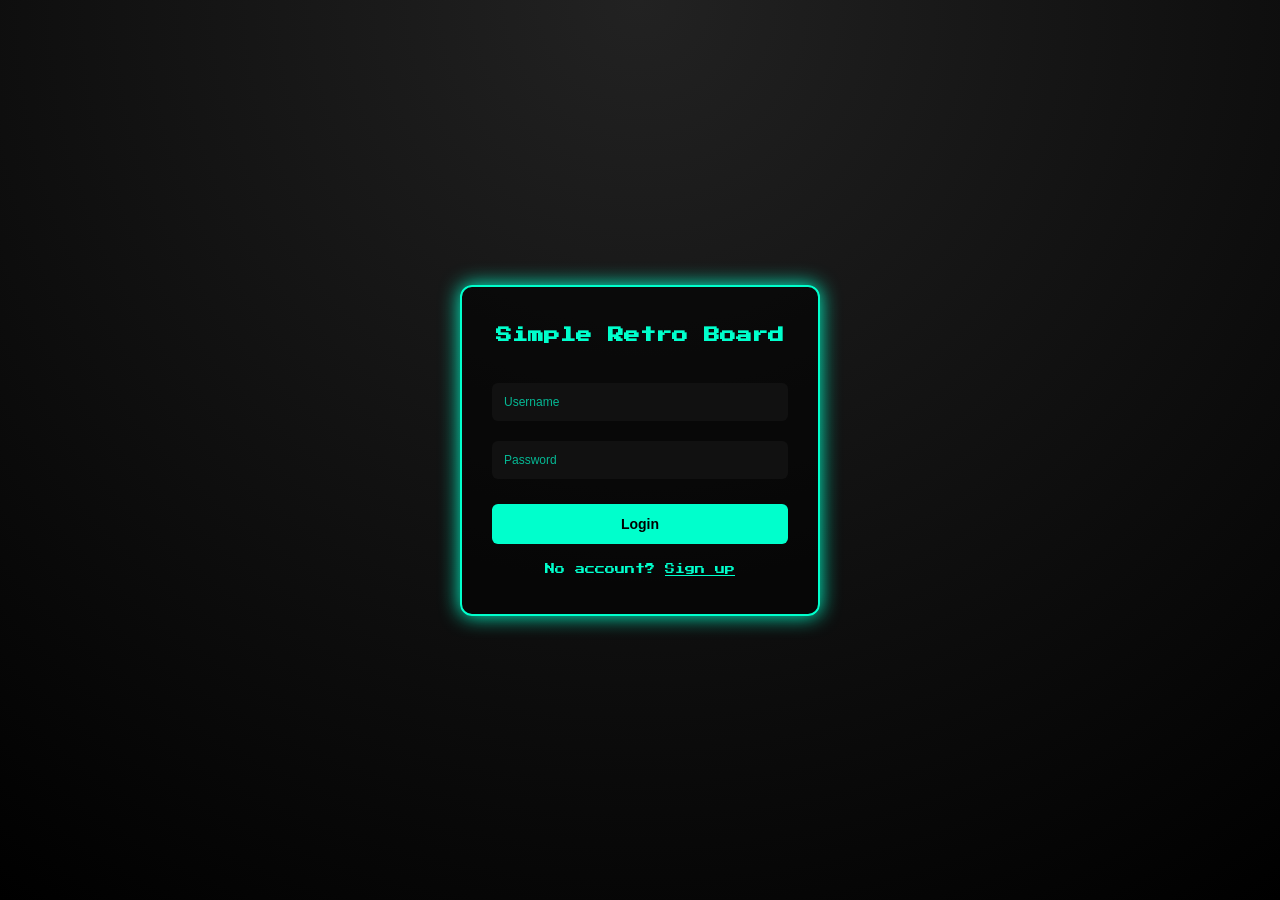
==== login.html @ 58fa48ce "Week1.1" ====
<!DOCTYPE html>
<html lang="en">
<head>
  <meta charset="UTF-8" />
  <meta name="viewport" content="width=device-width, initial-scale=1.0"/>
  <title>Simple Retro Board</title>
  <style>
    @import url('https://fonts.googleapis.com/css2?family=Press+Start+2P&display=swap');

    * {
      box-sizing: border-box;
      margin: 0;
      padding: 0;
    }

    body {
      height: 100vh;
      background: radial-gradient(circle at top, #222 0%, #000 100%);
      display: flex;
      justify-content: center;
      align-items: center;
      font-family: 'Press Start 2P', cursive;
      color: #00ffcc;
    }

    .login-box {
      background: rgba(0, 0, 0, 0.6);
      border: 2px solid #00ffcc;
      border-radius: 12px;
      padding: 40px 30px;
      width: 360px;
      box-shadow: 0 0 20px #00ffcc;
      text-align: center;
    }

    .login-box h2 {
      margin-bottom: 30px;
      font-size: 16px;
      text-shadow: 0. 0. 5px #00ffcc;
    }

    .login-box input {
      width: 100%;
      padding: 12px;
      margin: 10px 0;
      border: none;
      border-radius: 6px;
      background: #111;
      color: #00ffcc;
      font-size: 12px;
      outline: none;
    }

    .login-box input::placeholder {
      color: #00ffcc;
      opacity: 0.7;
    }

    .login-box button {
      width: 100%;
      padding: 12px;
      margin-top: 15px;
      border: none;
      border-radius: 6px;
      background-color: #00ffcc;
      color: #000;
      font-weight: bold;
      font-size: 14px;
      cursor: pointer;
      transition: background 0.3s ease;
    }

    .login-box button:hover {
      background-color: #77ca7b;
    }

    .login-box p {
      margin-top: 20px;
      font-size: 10px;
    }

    .login-box a {
      color: #00ffcc;
      text-decoration: underline;
    }
  </style>
</head>
<body>
  <div class="login-box" id="loginForm">
    <h2>Simple Retro Board</h2>
    <form>
      <input type="text" placeholder="Username" required id="username"/>
      <input type="password" placeholder="Password" required id="password"/>
      <button type="submit">Login</button>
    </form>
    <p>No account? <a href="./register.html">Sign up</a></p>
  </div>
</body>
<script>
  document.getElementById("loginForm").addEventListener("submit", function(e) {
  e.preventDefault();

  const username = document.getElementById("username").value;
  const password = document.getElementById("password").value;

  const users = JSON.parse(localStorage.getItem("users")) || [];

  const validUser = users.find(u => u.username === username && u.password === password);

  if (validUser) {
    localStorage.setItem("loggedInUser", JSON.stringify(validUser));
    window.location.href = "index.html";
  } else {
    alert("Invalid credentials!");
  }
});

</script>
</html>
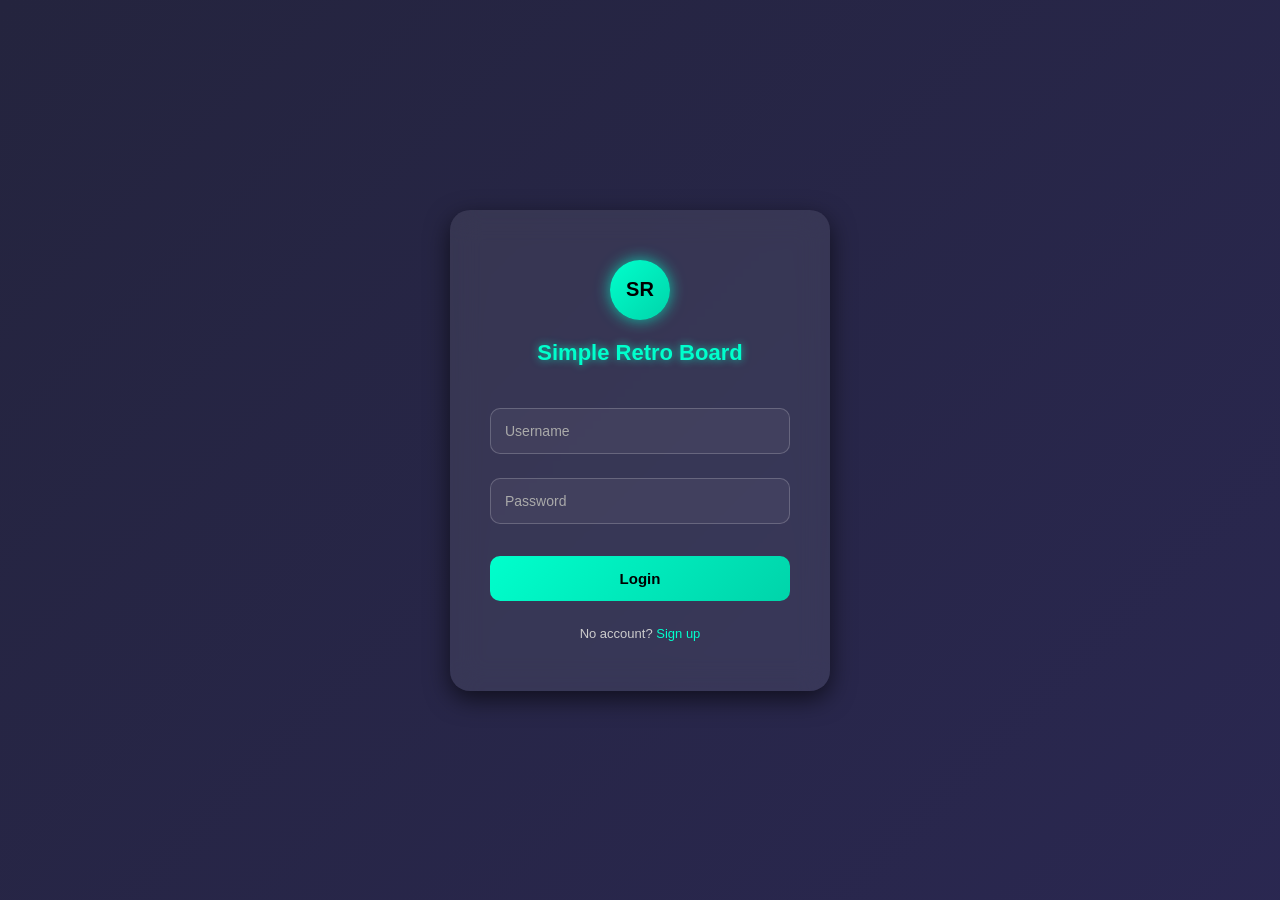
==== commit 23e023ba: "Week 4 Final" ====
--- a/login.html
+++ b/login.html
@@ -3,9 +3,9 @@
 <head>
   <meta charset="UTF-8" />
   <meta name="viewport" content="width=device-width, initial-scale=1.0"/>
-  <title>Simple Retro Board</title>
+  <title>Login - Simple Retro Board</title>
   <style>
-    @import url('https://fonts.googleapis.com/css2?family=Press+Start+2P&display=swap');
+    @import url('https://fonts.googleapis.com/css2?family=Montserrat:wght@400;600&display=swap');
 
     * {
       box-sizing: border-box;
@@ -15,78 +15,122 @@
 
     body {
       height: 100vh;
-      background: radial-gradient(circle at top, #222 0%, #000 100%);
+      background: linear-gradient(-45deg, #0f0c29, #302b63, #24243e);
+      background-size: 400% 400%;
+      animation: gradientBG 12s ease infinite;
       display: flex;
       justify-content: center;
       align-items: center;
-      font-family: 'Press Start 2P', cursive;
-      color: #00ffcc;
+      font-family: 'Montserrat', sans-serif;
+      color: #e0e0e0;
     }
 
-    .login-box {
-      background: rgba(0, 0, 0, 0.6);
-      border: 2px solid #00ffcc;
-      border-radius: 12px;
-      padding: 40px 30px;
-      width: 360px;
-      box-shadow: 0 0 20px #00ffcc;
-      text-align: center;
+    @keyframes gradientBG {
+      0% { background-position: 0% 50%; }
+      50% { background-position: 100% 50%; }
+      100% { background-position: 0% 50%; }
     }
 
-    .login-box h2 {
-      margin-bottom: 30px;
-      font-size: 16px;
-      text-shadow: 0. 0. 5px #00ffcc;
+    .login-card {
+      background: rgba(255, 255, 255, 0.08);
+      backdrop-filter: blur(15px);
+      border-radius: 20px;
+      padding: 50px 40px;
+      width: 380px;
+      box-shadow: 0 8px 25px rgba(0,0,0,0.6);
+      text-align: center;
+      animation: fadeIn 1s ease;
     }
 
-    .login-box input {
+    @keyframes fadeIn {
+      from { opacity: 0; transform: translateY(20px); }
+      to { opacity: 1; transform: translateY(0); }
+    }
+
+    .login-card .logo {
+      width: 60px;
+      height: 60px;
+      margin: 0 auto 20px;
+      background: linear-gradient(135deg, #00ffcc, #00d4aa);
+      border-radius: 50%;
+      display: flex;
+      align-items: center;
+      justify-content: center;
+      font-weight: 700;
+      color: #000;
+      font-size: 20px;
+      box-shadow: 0 0 15px rgba(0,255,204,0.7);
+    }
+
+    .login-card h2 {
+      margin-bottom: 30px;
+      font-size: 22px;
+      font-weight: 600;
+      color: #00ffcc;
+      text-shadow: 0 0 8px rgba(0,255,204,0.7);
+    }
+
+    .login-card input {
       width: 100%;
-      padding: 12px;
-      margin: 10px 0;
-      border: none;
-      border-radius: 6px;
-      background: #111;
-      color: #00ffcc;
-      font-size: 12px;
+      padding: 14px;
+      margin: 12px 0;
+      border: 1px solid rgba(255,255,255,0.2);
+      border-radius: 10px;
+      background: rgba(255,255,255,0.05);
+      color: #fff;
+      font-size: 14px;
+      transition: border-color 0.3s ease, box-shadow 0.3s ease;
+    }
+
+    .login-card input:focus {
+      border-color: #00ffcc;
+      box-shadow: 0 0 10px rgba(0,255,204,0.6);
       outline: none;
     }
 
-    .login-box input::placeholder {
-      color: #00ffcc;
-      opacity: 0.7;
+    .login-card input::placeholder {
+      color: #aaa;
     }
 
-    .login-box button {
+    .login-card button {
       width: 100%;
-      padding: 12px;
-      margin-top: 15px;
+      padding: 14px;
+      margin-top: 20px;
       border: none;
-      border-radius: 6px;
-      background-color: #00ffcc;
+      border-radius: 10px;
+      background: linear-gradient(135deg, #00ffcc, #00d4aa);
       color: #000;
-      font-weight: bold;
-      font-size: 14px;
+      font-weight: 600;
+      font-size: 15px;
       cursor: pointer;
-      transition: background 0.3s ease;
+      transition: transform 0.2s ease, box-shadow 0.3s ease;
     }
 
-    .login-box button:hover {
-      background-color: #77ca7b;
+    .login-card button:hover {
+      transform: translateY(-2px) scale(1.02);
+      box-shadow: 0 6px 15px rgba(0,255,204,0.5);
     }
 
-    .login-box p {
-      margin-top: 20px;
-      font-size: 10px;
+    .login-card p {
+      margin-top: 25px;
+      font-size: 13px;
+      color: #ccc;
     }
 
-    .login-box a {
+    .login-card a {
       color: #00ffcc;
+      text-decoration: none;
+      font-weight: 500;
+    }
+
+    .login-card a:hover {
       text-decoration: underline;
     }
   </style>
 </head>
 <body>
-  <div class="login-box" id="loginForm">
+  <div class="login-card" id="loginForm">
+    <div class="logo">SR</div>
     <h2>Simple Retro Board</h2>
     <form>
       <input type="text" placeholder="Username" required id="username"/>
@@ -98,22 +142,21 @@
 </body>
 <script>
   document.getElementById("loginForm").addEventListener("submit", function(e) {
-  e.preventDefault();
+    e.preventDefault();
 
-  const username = document.getElementById("username").value;
-  const password = document.getElementById("password").value;
+    const username = document.getElementById("username").value;
+    const password = document.getElementById("password").value;
 
-  const users = JSON.parse(localStorage.getItem("users")) || [];
+    const users = JSON.parse(localStorage.getItem("users")) || [];
 
-  const validUser = users.find(u => u.username === username && u.password === password);
+    const validUser = users.find(u => u.username === username && u.password === password);
 
-  if (validUser) {
-    localStorage.setItem("loggedInUser", JSON.stringify(validUser));
-    window.location.href = "index.html";
-  } else {
-    alert("Invalid credentials!");
-  }
-});
-
+    if (validUser) {
+      localStorage.setItem("loggedInUser", JSON.stringify(validUser));
+      window.location.href = "index.html";
+    } else {
+      alert("Invalid credentials!");
+    }
+  });
 </script>
 </html>
